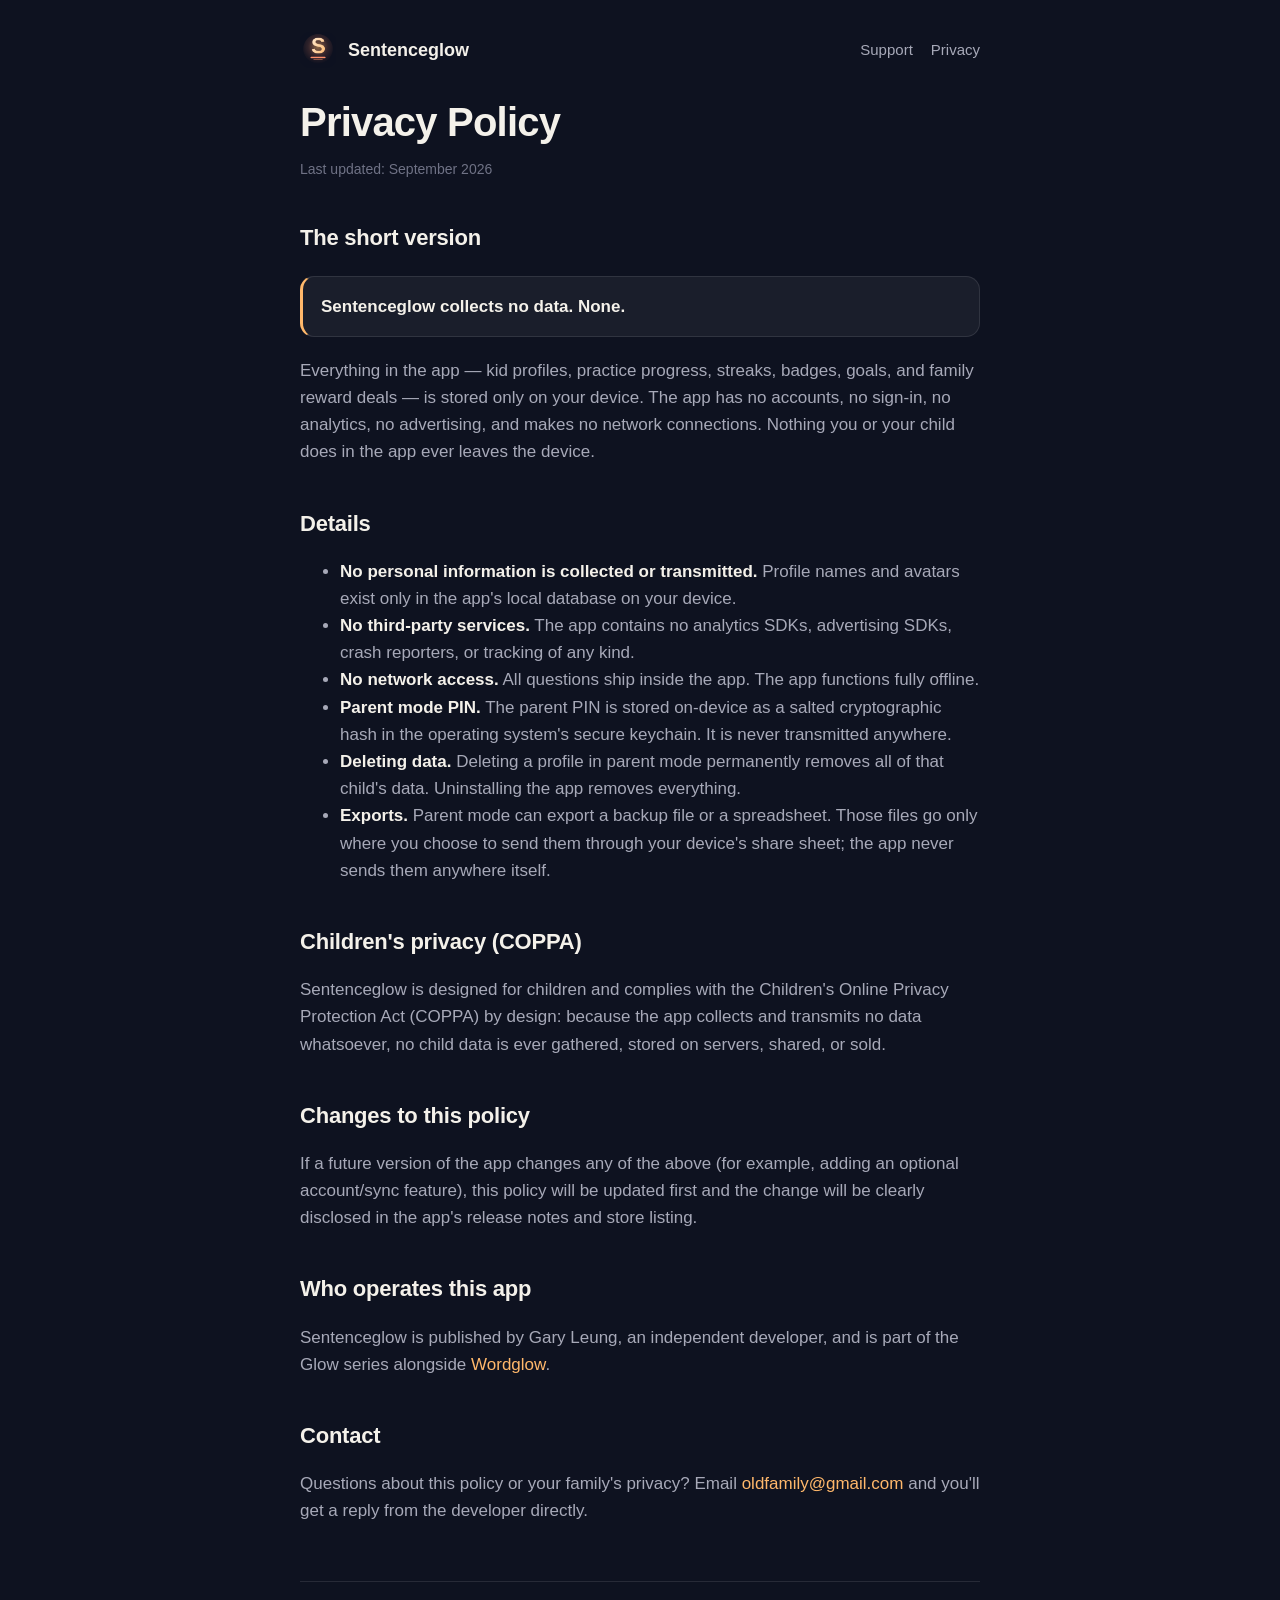
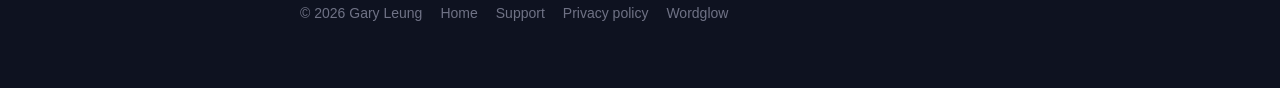
==== privacy.html @ 6d0d2c6c "Add Sentenceglow landing, support, and privacy policy pages Static HTML for GitHub Pages: landing pa" ====
<!doctype html>
<html lang="en">
<head>
<meta charset="utf-8">
<meta name="viewport" content="width=device-width, initial-scale=1">
<title>Privacy Policy · Sentenceglow</title>
<meta name="description" content="Sentenceglow collects no data. Everything stays on your device.">
<link rel="icon" href="assets/favicon.png">
<link rel="apple-touch-icon" href="assets/icon.png">
<link rel="stylesheet" href="style.css">
</head>
<body>
<div class="wrap">
<header class="top">
  <a class="brand" href="./"><img src="assets/icon.png" alt=""> Sentenceglow</a>
  <nav><a href="support">Support</a><a href="privacy">Privacy</a></nav>
</header>

<h1>Privacy Policy</h1>
<p class="meta">Last updated: September 2026</p>

<h2>The short version</h2>
<div class="callout"><p><strong>Sentenceglow collects no data. None.</strong></p></div>
<p>Everything in the app — kid profiles, practice progress, streaks, badges, goals, and family reward deals — is stored only on your device. The app has no accounts, no sign-in, no analytics, no advertising, and makes no network connections. Nothing you or your child does in the app ever leaves the device.</p>

<h2>Details</h2>
<ul>
  <li><strong>No personal information is collected or transmitted.</strong> Profile names and avatars exist only in the app's local database on your device.</li>
  <li><strong>No third-party services.</strong> The app contains no analytics SDKs, advertising SDKs, crash reporters, or tracking of any kind.</li>
  <li><strong>No network access.</strong> All questions ship inside the app. The app functions fully offline.</li>
  <li><strong>Parent mode PIN.</strong> The parent PIN is stored on-device as a salted cryptographic hash in the operating system's secure keychain. It is never transmitted anywhere.</li>
  <li><strong>Deleting data.</strong> Deleting a profile in parent mode permanently removes all of that child's data. Uninstalling the app removes everything.</li>
  <li><strong>Exports.</strong> Parent mode can export a backup file or a spreadsheet. Those files go only where you choose to send them through your device's share sheet; the app never sends them anywhere itself.</li>
</ul>

<h2>Children's privacy (COPPA)</h2>
<p>Sentenceglow is designed for children and complies with the Children's Online Privacy Protection Act (COPPA) by design: because the app collects and transmits no data whatsoever, no child data is ever gathered, stored on servers, shared, or sold.</p>

<h2>Changes to this policy</h2>
<p>If a future version of the app changes any of the above (for example, adding an optional account/sync feature), this policy will be updated first and the change will be clearly disclosed in the app's release notes and store listing.</p>

<h2>Who operates this app</h2>
<p>Sentenceglow is published by Gary Leung, an independent developer, and is part of the Glow series alongside <a href="https://github.com/oldfamily/testprep">Wordglow</a>.</p>

<h2>Contact</h2>
<p>Questions about this policy or your family's privacy? Email <a href="mailto:oldfamily@gmail.com">oldfamily@gmail.com</a> and you'll get a reply from the developer directly.</p>

<footer>
  <span>&copy; 2026 Gary Leung</span>
  <a href="./">Home</a>
  <a href="support">Support</a>
  <a href="privacy">Privacy policy</a>
  <a href="https://github.com/oldfamily/testprep">Wordglow</a>
</footer>
</div>
</body>
</html>
---- style.css ----
:root {
  --ground: #0e1220;
  --card: rgba(255, 255, 255, 0.05);
  --line: rgba(255, 255, 255, 0.1);
  --ink: #f4f1ea;
  --muted: #a7a9b8;
  --faint: #6f7285;
  --acc: #ffb86b;
  --acc2: #ff8f6b;
  --cta: #fff1de;
  --ctaink: #2a1c0c;
}
* { box-sizing: border-box; }
html { color-scheme: dark; }
body {
  margin: 0;
  background: var(--ground);
  color: var(--ink);
  font: 17px/1.6 -apple-system, BlinkMacSystemFont, "Segoe UI", Roboto, Helvetica, Arial, sans-serif;
  -webkit-font-smoothing: antialiased;
}
a { color: var(--acc); text-decoration: none; }
a:hover { text-decoration: underline; }
.wrap { max-width: 720px; margin: 0 auto; padding: 24px 20px 64px; }
header.top { display: flex; align-items: center; justify-content: space-between; gap: 16px; padding: 8px 0 32px; }
.brand { display: flex; align-items: center; gap: 12px; color: var(--ink); font-weight: 700; font-size: 18px; }
.brand img { width: 36px; height: 36px; border-radius: 10px; }
nav a { color: var(--muted); margin-left: 18px; font-size: 15px; }
nav a:hover { color: var(--ink); text-decoration: none; }
h1 { font-size: 40px; line-height: 1.1; letter-spacing: -0.02em; margin: 0 0 12px; }
h2 { font-size: 22px; margin: 40px 0 12px; letter-spacing: -0.01em; }
h3 { font-size: 17px; margin: 24px 0 8px; color: var(--acc); }
p, li { color: var(--muted); }
strong { color: var(--ink); }
.lede { font-size: 20px; color: var(--muted); margin: 0 0 28px; }
.hero { text-align: center; padding: 24px 0 8px; }
.hero img { width: 128px; height: 128px; border-radius: 30px; box-shadow: 0 20px 60px rgba(255, 143, 107, 0.25); margin-bottom: 20px; }
.hero h1 { font-size: 48px; }
.hero h1 span { background: linear-gradient(135deg, var(--cta), var(--acc)); -webkit-background-clip: text; background-clip: text; color: transparent; }
.badges { display: flex; gap: 12px; justify-content: center; flex-wrap: wrap; margin: 24px 0 8px; }
.badge {
  display: inline-flex; align-items: center; gap: 8px;
  background: var(--cta); color: var(--ctaink); font-weight: 700;
  padding: 12px 20px; border-radius: 14px; font-size: 15px;
}
.badge.soon { background: var(--card); color: var(--muted); border: 1px solid var(--line); font-weight: 600; }
.badge:hover { text-decoration: none; opacity: 0.9; }
.grid { display: grid; grid-template-columns: repeat(auto-fit, minmax(200px, 1fr)); gap: 14px; margin: 32px 0; }
.card { background: var(--card); border: 1px solid var(--line); border-radius: 18px; padding: 18px; }
.card .em { font-size: 26px; margin-bottom: 8px; }
.card h4 { margin: 0 0 6px; font-size: 16px; }
.card p { margin: 0; font-size: 15px; }
.callout { background: var(--card); border: 1px solid var(--line); border-left: 3px solid var(--acc); border-radius: 14px; padding: 16px 18px; margin: 20px 0; }
.callout p { margin: 0; }
.meta { color: var(--faint); font-size: 14px; }
footer { margin-top: 56px; padding-top: 20px; border-top: 1px solid var(--line); color: var(--faint); font-size: 14px; display: flex; flex-wrap: wrap; gap: 8px 18px; }
footer a { color: var(--faint); }
dl dt { color: var(--ink); font-weight: 600; margin-top: 16px; }
dl dd { margin: 4px 0 0; color: var(--muted); }
@media (max-width: 520px) { h1 { font-size: 32px; } .hero h1 { font-size: 38px; } nav a { margin-left: 12px; } }
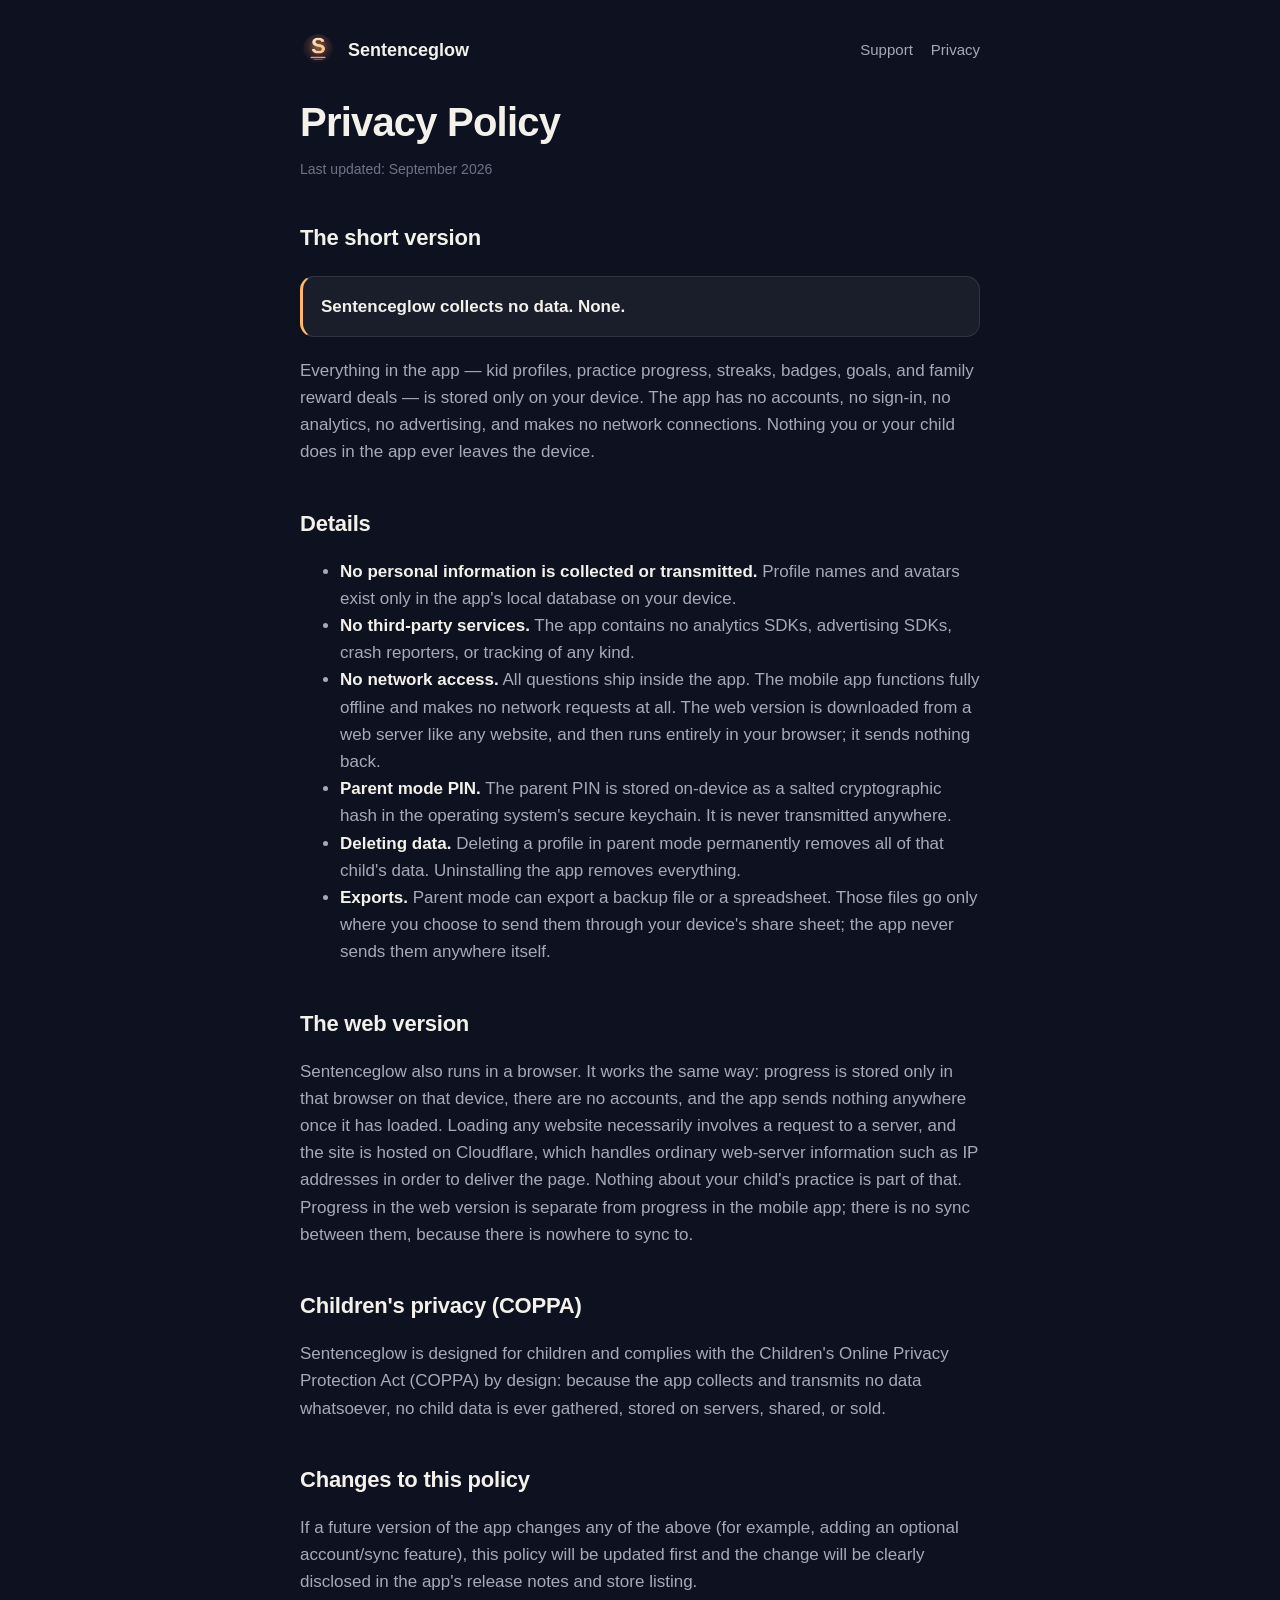
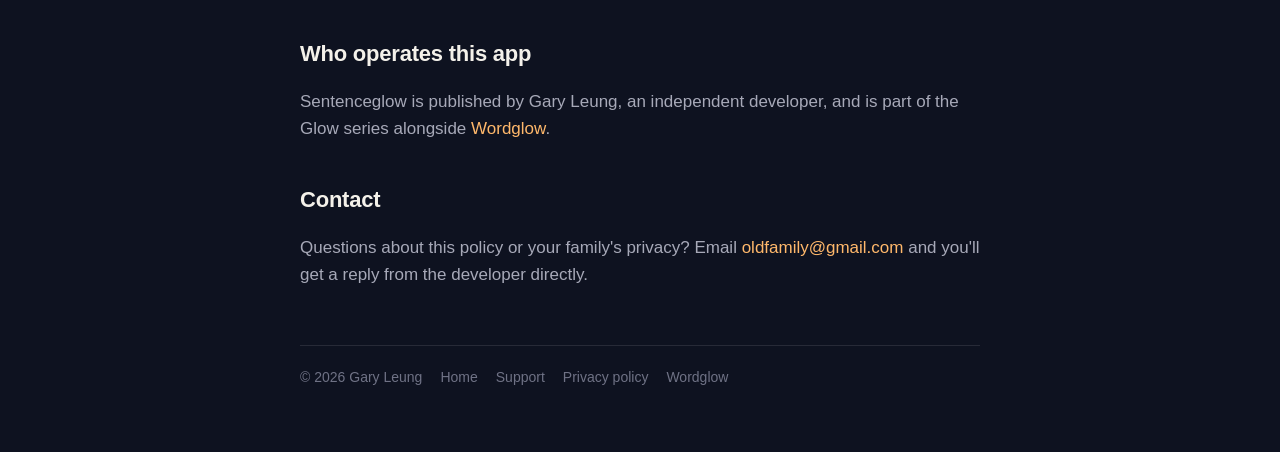
==== commit 526947c5: "Cover the web version in the privacy policy; link it from the landing page The policy claimed the ap" ====
--- a/privacy.html
+++ b/privacy.html
@@ -27,11 +27,14 @@
 <ul>
   <li><strong>No personal information is collected or transmitted.</strong> Profile names and avatars exist only in the app's local database on your device.</li>
   <li><strong>No third-party services.</strong> The app contains no analytics SDKs, advertising SDKs, crash reporters, or tracking of any kind.</li>
-  <li><strong>No network access.</strong> All questions ship inside the app. The app functions fully offline.</li>
+  <li><strong>No network access.</strong> All questions ship inside the app. The mobile app functions fully offline and makes no network requests at all. The web version is downloaded from a web server like any website, and then runs entirely in your browser; it sends nothing back.</li>
   <li><strong>Parent mode PIN.</strong> The parent PIN is stored on-device as a salted cryptographic hash in the operating system's secure keychain. It is never transmitted anywhere.</li>
   <li><strong>Deleting data.</strong> Deleting a profile in parent mode permanently removes all of that child's data. Uninstalling the app removes everything.</li>
   <li><strong>Exports.</strong> Parent mode can export a backup file or a spreadsheet. Those files go only where you choose to send them through your device's share sheet; the app never sends them anywhere itself.</li>
 </ul>
+
+<h2>The web version</h2>
+<p>Sentenceglow also runs in a browser. It works the same way: progress is stored only in that browser on that device, there are no accounts, and the app sends nothing anywhere once it has loaded. Loading any website necessarily involves a request to a server, and the site is hosted on Cloudflare, which handles ordinary web-server information such as IP addresses in order to deliver the page. Nothing about your child's practice is part of that. Progress in the web version is separate from progress in the mobile app; there is no sync between them, because there is nowhere to sync to.</p>
 
 <h2>Children's privacy (COPPA)</h2>
 <p>Sentenceglow is designed for children and complies with the Children's Online Privacy Protection Act (COPPA) by design: because the app collects and transmits no data whatsoever, no child data is ever gathered, stored on servers, shared, or sold.</p>
